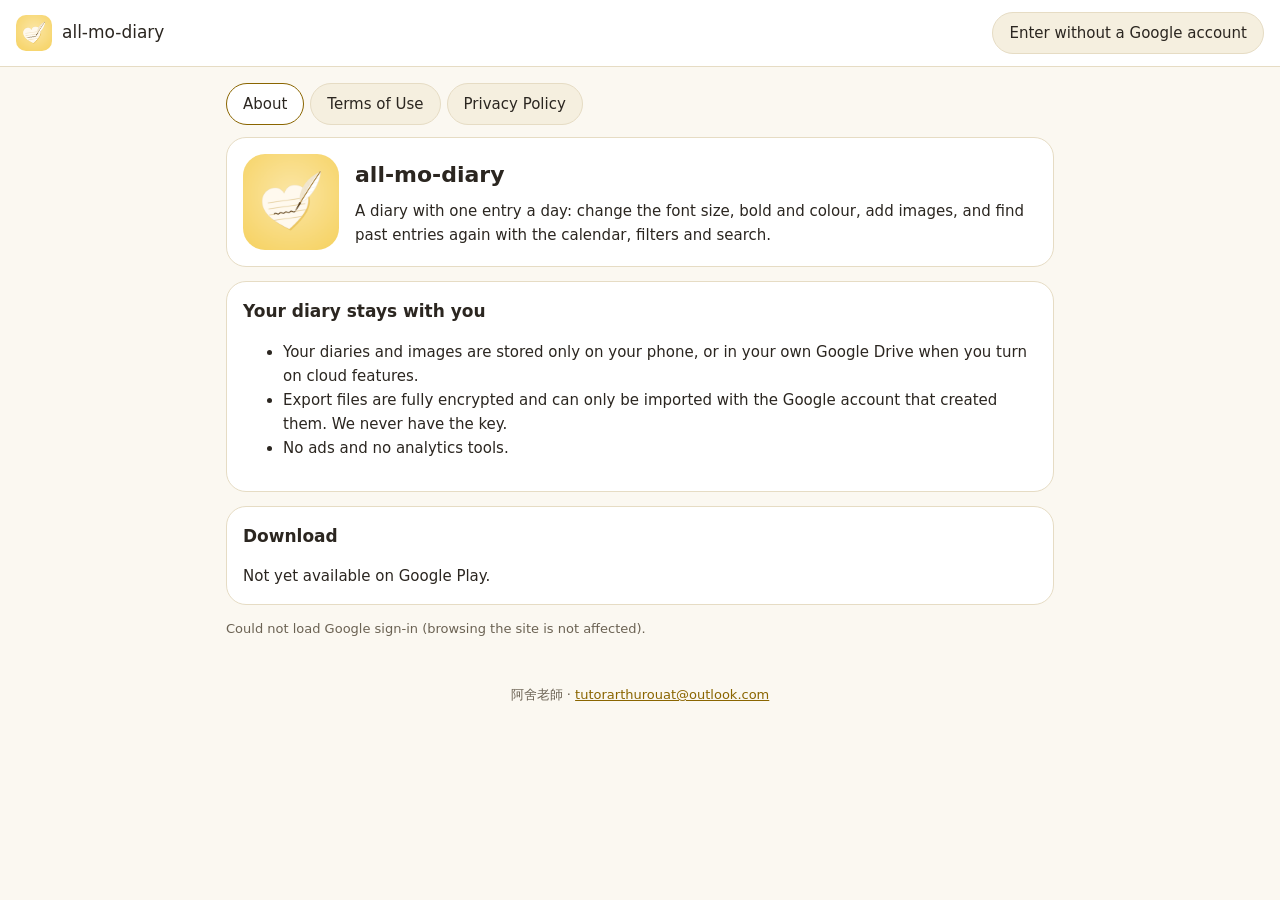
==== demo-en/index.html @ 0da86fc8 "Home page: download button, document tabs; README; Chinese and English demos The download button lin" ====
<!doctype html>
<!-- 由 demo/tools/build.py 從正式版的 index.html 產生，不要手改。 -->
<html lang="en">
<head>
  <meta charset="utf-8">
  <meta name="robots" content="noindex">
  <script>
    // 示範版跟正式版同一個網域,localStorage 是共用的:這一頁所有的 key 加上前綴,
    // 讀不到正式版的管理員 session,也不會寫進正式版的資料。一定要在其他 script 之前執行。
    (function () {
      var PREFIX = "demo-en:";
      var S = Storage.prototype;
      var getItem = S.getItem, setItem = S.setItem, removeItem = S.removeItem;
      S.getItem = function (k) { return getItem.call(this, PREFIX + k); };
      S.setItem = function (k, v) { return setItem.call(this, PREFIX + k, v); };
      S.removeItem = function (k) { return removeItem.call(this, PREFIX + k); };
    })();
  </script>
  <meta name="viewport" content="width=device-width, initial-scale=1">
  <title>all-mo-diary</title>
  <meta name="description" content="A one-entry-a-day diary app. Your diaries and images stay on your phone and in your own Google Drive.">
  <link rel="icon" type="image/png" href="../favicon.png">
  <link rel="apple-touch-icon" href="../apple-touch-icon.png">
  <link rel="stylesheet" href="../css/style.css">
  <style>body { font-family: system-ui, -apple-system, "Segoe UI", Roboto, "Helvetica Neue", Arial, sans-serif; }</style>
</head>
<body>
  <header class="top">
    <img src="../favicon.png" alt="">
    <span class="title">all-mo-diary</span>
    <span id="account" class="muted"></span>
    <div id="gsi"></div>
    <button id="demo-guest" type="button" hidden>Enter without a Google account</button>
    <a id="admin-link" class="btn primary" href="admin.html" hidden>Admin console</a>
  </header>
  <main>
    <nav class="tabs" id="tabs">
      <button data-doc="" class="active">About</button>
      <button data-doc="terms">Terms of Use</button>
      <button data-doc="privacy">Privacy Policy</button>
    </nav>
    <article class="card legal" id="doc" hidden></article>
    <div id="intro">
      <div class="card">
        <div class="row">
          <img src="../icon_256.png" alt="App icon" width="96" height="96" style="border-radius: 22px">
          <div class="grow">
            <h1 style="margin: 0; font-size: 22px">all-mo-diary</h1>
            <p style="margin: 6px 0 0">A diary with one entry a day: change the font size, bold and colour, add images,
              and find past entries again with the calendar, filters and search.</p>
          </div>
        </div>
      </div>
      <div class="card">
        <h2 style="margin-top: 0; font-size: 17px">Your diary stays with you</h2>
        <ul>
          <li>Your diaries and images are stored only on your phone, or in your own Google Drive when you turn on cloud features.</li>
          <li>Export files are fully encrypted and can only be imported with the Google account that created them. We never have the key.</li>
          <li>No ads and no analytics tools.</li>
        </ul>
      </div>
      <div class="card">
        <h2 style="margin-top: 0; font-size: 17px">Download</h2>
        <p class="row" id="apk" hidden>
          <a id="apk-link" class="btn primary" href="">Download the latest all-mo-diary</a>
          <span id="apk-version" class="muted"></span>
        </p>
        <p class="muted" id="apk-note" hidden style="margin: 0 0 8px">On an Android phone, open the download to install it. The first time, allow your browser to "install unknown apps".</p>
        <p id="play" style="margin: 0">Not yet available on Google Play.</p>
      </div>
    </div>
    <p id="login-note" class="muted"></p>
  </main>
  <footer>阿舍老師 · <a href="mailto:tutorarthurouat@outlook.com">tutorarthurouat@outlook.com</a></footer>
  <script src="config.js"></script>
  <script src="fixtures.js"></script>
  <script src="api.js"></script>
  <script src="../js/md.js"></script>
  <script src="home.js"></script>
  <script>
    // 示範版:不用 Google 帳號也能進後台。登入後(出現「管理後台」入口)就藏起來。
    (function () {
      var b = document.getElementById("demo-guest");
      var admin = document.getElementById("admin-link");
      function sync() { b.hidden = !!window.amdApi.token() && !admin.hidden; }
      b.hidden = !!window.amdApi.token();
      new MutationObserver(sync).observe(admin, { attributes: true });
      b.onclick = function () { window.amdApi.setToken("demo"); location.reload(); };
    })();
  </script>
  <script src="https://accounts.google.com/gsi/client?hl=en" async defer onload="window.amdHomeGsiReady && window.amdHomeGsiReady()"
    onerror="document.getElementById('login-note').textContent = 'Could not load Google sign-in (browsing the site is not affected).'"></script>
</body>
</html>
---- css/style.css ----
/* 全心日記網站。顏色跟 App 一樣用鵝黃色；跟著系統的深淺色。
   ★ 不要在 :root 宣告 color-scheme：頁面是深色、Google 登入按鈕的 iframe 是淺色時，瀏覽器會在
     iframe 後面畫不透明的底，按鈕周圍就出現白色方框。原生表單元件需要深色時，只對 input、select 宣告。 */
:root {
  --bg: #fbf8f1;
  --surface: #ffffff;
  --surface2: #f5efdf;
  --border: #e6dcc4;
  --text: #2b2620;
  --text2: #5c5345;
  --muted: #6b6253;
  --accent: #8a6500;
  --accent-fill: #f6d365;
  --on-accent: #332800;
}
@media (prefers-color-scheme: dark) {
  :root {
    --bg: #17150f;
    --surface: #201d16;
    --surface2: #2b271d;
    --border: #3b3527;
    --text: #f1ece0;
    --text2: #c4bba8;
    --muted: #9d9481;
    --accent: #f6d365;
    --accent-fill: #f6d365;
    --on-accent: #2e2400;
  }
}
* { box-sizing: border-box; }
html, body { margin: 0; padding: 0; }
body {
  background: var(--bg);
  color: var(--text);
  font-family: "Noto Sans TC", "PingFang TC", "Microsoft JhengHei", system-ui, sans-serif;
  font-size: 15px;
  line-height: 1.6;
}
a { color: var(--accent); }
header.top {
  background: var(--surface);
  border-bottom: 1px solid var(--border);
  padding: 12px 16px;
  display: flex;
  align-items: center;
  gap: 10px;
}
header.top img { width: 36px; height: 36px; border-radius: 10px; display: block; }
header.top .title { font-weight: 500; font-size: 17px; flex: 1; }
main { max-width: 860px; margin: 0 auto; padding: 16px; }
.card {
  background: var(--surface);
  border-radius: 20px;
  padding: 16px;
  margin-bottom: 14px;
  border: 1px solid var(--border);
}
.row { display: flex; gap: 16px; align-items: center; flex-wrap: wrap; }
.grow { flex: 1; min-width: 200px; }
.muted { color: var(--muted); font-size: 13px; }
.links { display: flex; gap: 10px; flex-wrap: wrap; }
.btn {
  display: inline-flex;
  align-items: center;
  min-height: 44px;
  padding: 8px 18px;
  border-radius: 999px;
  border: 1px solid var(--border);
  background: var(--surface2);
  color: var(--text);
  text-decoration: none;
  font-weight: 500;
}
.btn.primary { background: var(--accent-fill); color: var(--on-accent); border-color: transparent; }
.legal h2 { font-size: 17px; margin: 22px 0 8px; }
.legal p, .legal li { color: var(--text); }
.legal blockquote { margin: 12px 0; padding: 10px 14px; background: var(--surface2); border-radius: 12px; }
.scroll-x { overflow-x: auto; }
table { border-collapse: collapse; font-size: 13px; min-width: 560px; }
th, td { border: 1px solid var(--border); padding: 6px 8px; vertical-align: top; text-align: left; }
th { background: var(--surface2); font-weight: 500; }
code { background: var(--surface2); padding: 0 4px; border-radius: 4px; font-size: 13px; }
footer { text-align: center; color: var(--muted); font-size: 13px; padding: 16px 16px 32px; }

/* Admin console. */
button {
  font: inherit;
  border: 1px solid var(--border);
  background: var(--surface2);
  color: var(--text);
  border-radius: 999px;
  padding: 8px 16px;
  min-height: 40px;
  cursor: pointer;
}
button:disabled { opacity: 0.5; cursor: default; }
button.primary { background: var(--accent-fill); color: var(--on-accent); border-color: transparent; font-weight: 500; }
button.danger { color: var(--danger); }
input, select, textarea {
  font: inherit;
  color: var(--text);
  background: var(--surface2);
  border: 1px solid var(--border);
  border-radius: 10px;
  padding: 6px 10px;
}
/* Native controls (select lists, file pickers) dark in dark mode. Scoped to the controls on purpose:
   on :root it would put a white box behind the Google sign-in button (its iframe is light). */
@media (prefers-color-scheme: dark) { input, select, textarea { color-scheme: dark; } }
textarea { width: 100%; min-height: 4em; }
:root { --danger: #bc4339; --ok: #23805a; --warn: #956500; }
@media (prefers-color-scheme: dark) { :root { --danger: #f59a92; --ok: #8ed6b5; --warn: #f6cf7a; } }
.tabs { display: flex; gap: 6px; flex-wrap: wrap; margin-bottom: 12px; }
.tabs button.active { background: var(--surface); border-color: var(--accent); }
.admin table { min-width: 0; width: 100%; }
.field-name { flex: 1 1 12em; min-width: 10em; }
.cell-name { width: 100%; min-width: 8em; }
.cell-sort { width: 4.5em; }
/* Font table: keep the checkbox labels and the delete button on one line; the file picker is
   the column that gives way (its 未選擇任何檔案 text is cut short instead of pushing the others). */
.admin td label, .admin td button { white-space: nowrap; }
.admin td input[type=file] { width: 15em; max-width: 100%; }
.pill { display: inline-block; border-radius: 999px; padding: 0 10px; background: var(--surface2); font-size: 12px; }
.banner { border-radius: 14px; padding: 10px 14px; margin-bottom: 12px; background: var(--surface2); }
.banner.warn { border: 1px solid var(--warn); }
.ok { color: var(--ok); }
.warn { color: var(--warn); }
.danger { color: var(--danger); }
pre.log { white-space: pre-wrap; word-break: break-all; font-size: 12px; background: var(--surface2); border-radius: 12px; padding: 10px; max-height: 420px; overflow: auto; }
progress { width: 10em; }

/* .btn and other elements that set display override the browser's built-in [hidden] rule
   (the 管理後台 link showed before signing in); force it back. */
[hidden] { display: none !important; }
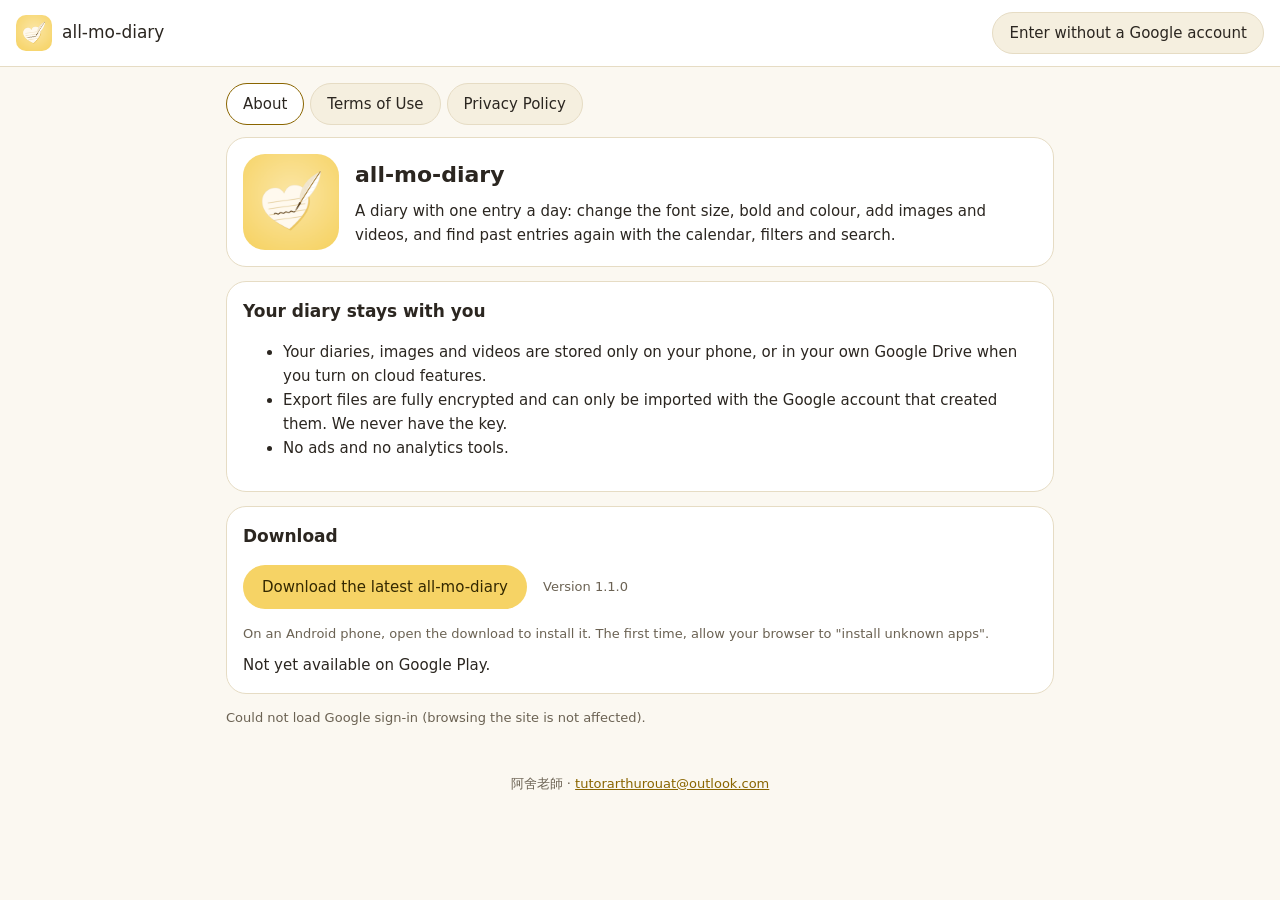
==== commit 249fd188: "Link the 1.1.0 APK; terms, policy and home page mention videos - The download button points at the 1" ====
--- a/demo-en/index.html
+++ b/demo-en/index.html
@@ -18,7 +18,7 @@
   </script>
   <meta name="viewport" content="width=device-width, initial-scale=1">
   <title>all-mo-diary</title>
-  <meta name="description" content="A one-entry-a-day diary app. Your diaries and images stay on your phone and in your own Google Drive.">
+  <meta name="description" content="A one-entry-a-day diary app. Your diaries, images and videos stay on your phone and in your own Google Drive.">
   <link rel="icon" type="image/png" href="../favicon.png">
   <link rel="apple-touch-icon" href="../apple-touch-icon.png">
   <link rel="stylesheet" href="../css/style.css">
@@ -46,7 +46,7 @@
           <img src="../icon_256.png" alt="App icon" width="96" height="96" style="border-radius: 22px">
           <div class="grow">
             <h1 style="margin: 0; font-size: 22px">all-mo-diary</h1>
-            <p style="margin: 6px 0 0">A diary with one entry a day: change the font size, bold and colour, add images,
+            <p style="margin: 6px 0 0">A diary with one entry a day: change the font size, bold and colour, add images and videos,
               and find past entries again with the calendar, filters and search.</p>
           </div>
         </div>
@@ -54,7 +54,7 @@
       <div class="card">
         <h2 style="margin-top: 0; font-size: 17px">Your diary stays with you</h2>
         <ul>
-          <li>Your diaries and images are stored only on your phone, or in your own Google Drive when you turn on cloud features.</li>
+          <li>Your diaries, images and videos are stored only on your phone, or in your own Google Drive when you turn on cloud features.</li>
           <li>Export files are fully encrypted and can only be imported with the Google account that created them. We never have the key.</li>
           <li>No ads and no analytics tools.</li>
         </ul>
